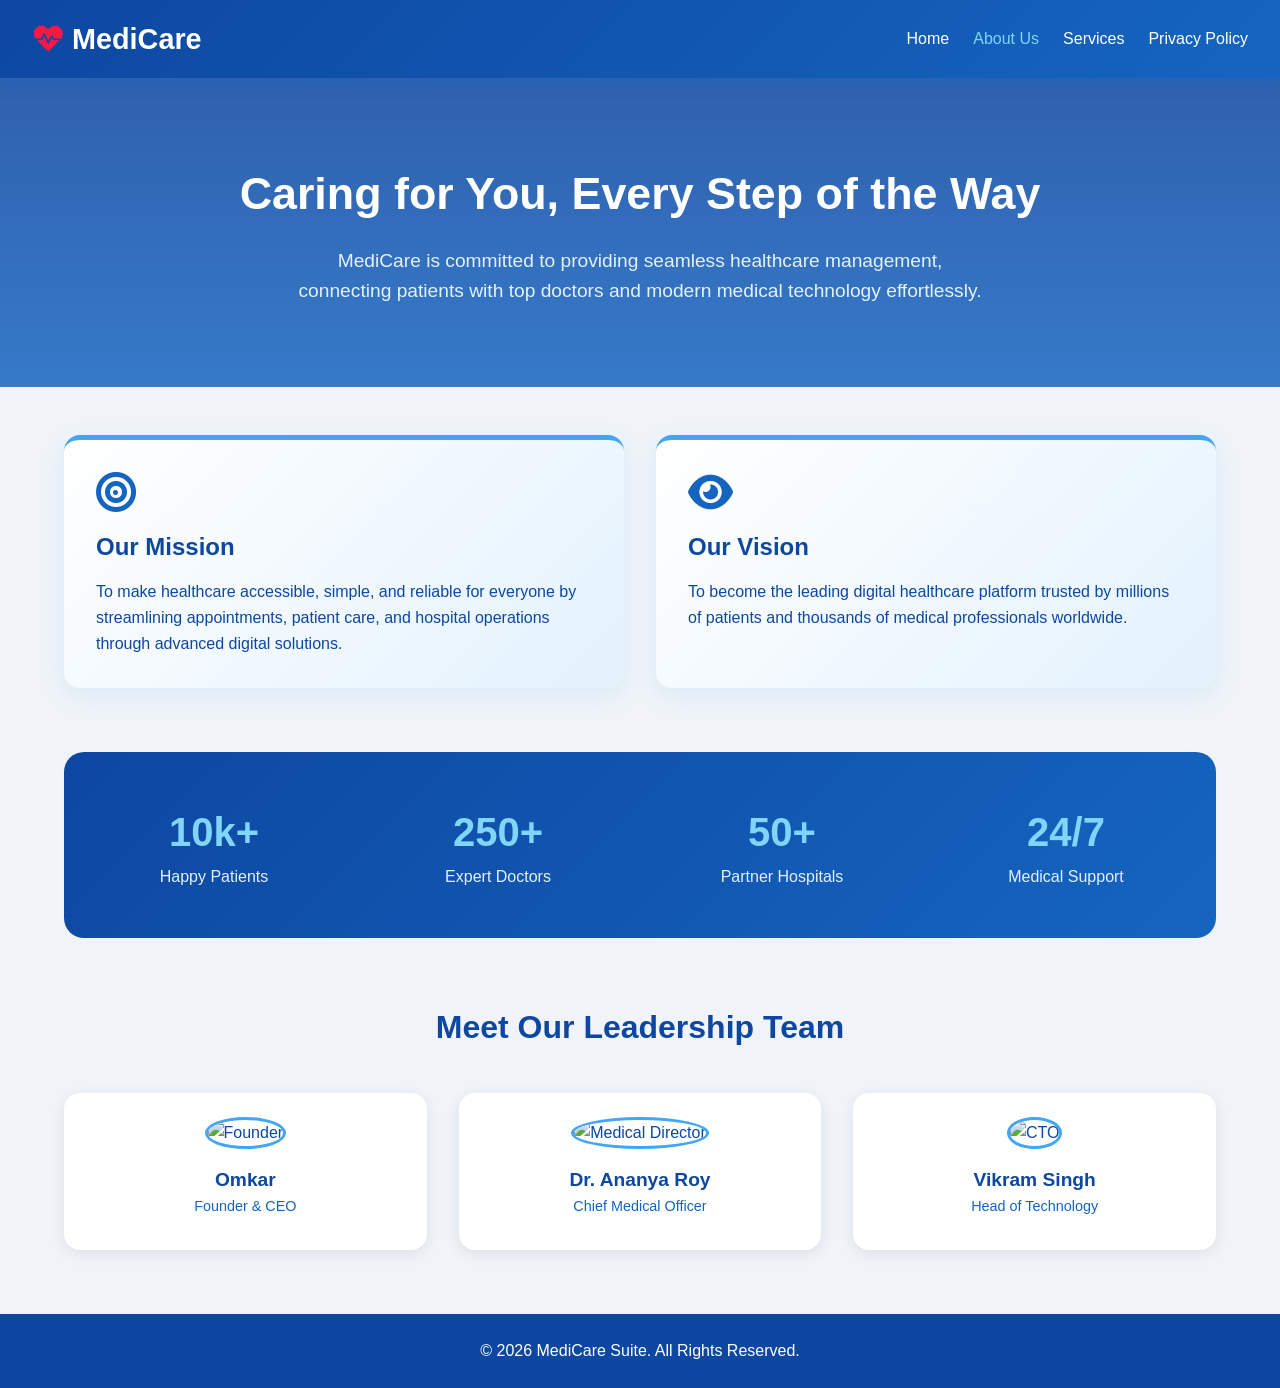
==== about us.html @ a485c049 "Initial commit - MediCare project" ====
<!DOCTYPE html>
<html lang="en">
<head>
    <meta charset="UTF-8" />
    <meta name="viewport" content="width=device-width, initial-scale=1.0" />
    <title>About Us - MediCare</title>
    <!-- Font Awesome -->
    <link rel="stylesheet" href="https://cdnjs.cloudflare.com/ajax/libs/font-awesome/6.0.0-beta3/css/all.min.css" />
    <style>
        /* ========== BASE STYLES ========== */
        * {
            margin: 0;
            padding: 0;
            box-sizing: border-box;
        }

        body {
            font-family: 'Segoe UI', Tahoma, Geneva, Verdana, sans-serif;
            background: #f0f4f8;
            color: #0d47a1;
            line-height: 1.6;
        }

        /* ========== HEADER / NAV ========== */
        header {
            background: linear-gradient(135deg, #0d47a1 0%, #1565c0 100%);
            color: #fff;
            padding: 1rem 2rem;
            display: flex;
            justify-content: space-between;
            align-items: center;
            box-shadow: 0 4px 15px rgba(21, 101, 192, 0.4);
            position: sticky;
            top: 0;
            z-index: 100;
        }

        .logo {
            font-size: 1.8rem;
            font-weight: 700;
            display: flex;
            align-items: center;
            gap: 0.5rem;
            color: #fff;
            text-decoration: none;
        }

        .logo i {
            color: #ff1744;
            animation: heartbeat 1.5s ease-in-out infinite;
        }

        @keyframes heartbeat {
            0% { transform: scale(1); }
            14% { transform: scale(1.3); }
            28% { transform: scale(1); }
            42% { transform: scale(1.3); }
            56% { transform: scale(1); }
            100% { transform: scale(1); }
        }

        nav ul {
            display: flex;
            list-style: none;
            gap: 1.5rem;
        }

        nav a {
            color: #fff;
            text-decoration: none;
            font-weight: 500;
            transition: color 0.3s;
        }

        nav a:hover {
            color: #81d4fa;
        }

        /* ========== HERO SECTION ========== */
        .hero {
            background: linear-gradient(rgba(13, 71, 161, 0.85), rgba(21, 101, 192, 0.85)), 
                        url('https://images.unsplash.com/photo-1538108149393-fbbd81895907?auto=format&fit=crop&w=1200&q=80');
            background-size: cover;
            background-position: center;
            color: #fff;
            text-align: center;
            padding: 5rem 1rem;
        }

        .hero h1 {
            font-size: 2.8rem;
            margin-bottom: 1rem;
        }

        .hero p {
            font-size: 1.2rem;
            max-width: 700px;
            margin: 0 auto;
            color: #e3f2fd;
        }

        /* ========== CONTAINER ========== */
        .container {
            max-width: 1200px;
            margin: 3rem auto;
            padding: 0 1.5rem;
        }

        /* ========== MISSION & VISION ========== */
        .grid-2 {
            display: grid;
            grid-template-columns: repeat(auto-fit, minmax(300px, 1fr));
            gap: 2rem;
            margin-bottom: 4rem;
        }

        .card {
            background: linear-gradient(135deg, #ffffff 0%, #e3f2fd 100%);
            padding: 2rem;
            border-radius: 16px;
            box-shadow: 0 8px 25px rgba(66, 165, 245, 0.12);
            border-top: 5px solid #42a5f5;
        }

        .card i {
            font-size: 2.5rem;
            color: #1565c0;
            margin-bottom: 1rem;
        }

        .card h2 {
            margin-bottom: 0.8rem;
            color: #0d47a1;
        }

        /* ========== STATS SECTION ========== */
        .stats-section {
            background: linear-gradient(135deg, #0d47a1 0%, #1565c0 100%);
            color: #fff;
            padding: 3rem 1.5rem;
            border-radius: 20px;
            display: grid;
            grid-template-columns: repeat(auto-fit, minmax(200px, 1fr));
            gap: 2rem;
            text-align: center;
            margin-bottom: 4rem;
        }

        .stat-item h3 {
            font-size: 2.5rem;
            color: #81d4fa;
        }

        .stat-item p {
            font-size: 1rem;
            color: #e3f2fd;
        }

        /* ========== TEAM SECTION ========== */
        .section-title {
            text-align: center;
            font-size: 2rem;
            margin-bottom: 2.5rem;
            color: #0d47a1;
        }

        .team-grid {
            display: grid;
            grid-template-columns: repeat(auto-fit, minmax(250px, 1fr));
            gap: 2rem;
            margin-bottom: 4rem;
        }

        .team-card {
            background: #fff;
            border-radius: 16px;
            overflow: hidden;
            box-shadow: 0 4px 15px rgba(0,0,0,0.08);
            text-align: center;
            padding: 1.5rem;
            transition: transform 0.3s;
        }

        .team-card:hover {
            transform: translateY(-5px);
        }

        .team-card img {
            width: 100px;
            height: 100px;
            border-radius: 50%;
            object-fit: cover;
            border: 3px solid #42a5f5;
            margin-bottom: 1rem;
        }

        .team-card h4 {
            font-size: 1.2rem;
            color: #0d47a1;
        }

        .team-card p {
            color: #1565c0;
            font-size: 0.9rem;
            margin-bottom: 0.5rem;
        }

        /* ========== FOOTER ========== */
        footer {
            background: #0d47a1;
            color: #fff;
            text-align: center;
            padding: 1.5rem;
            margin-top: 2rem;
        }

        /* ========== RESPONSIVE ========== */
        @media (max-width: 768px) {
            header {
                flex-direction: column;
                gap: 1rem;
            }
            .hero h1 {
                font-size: 2rem;
            }
        }
    </style>
</head>
<body>

    <!-- ===== HEADER ===== -->
    <header>
        <a href="index.html" class="logo">
            <i class="fas fa-heartbeat"></i> MediCare
        </a>
        <nav>
            <ul>
                <li><a href="file:///D:/helatcare-project/frontend/index.html">Home</a></li>
                <li><a href="file:///D:/helatcare-project/frontend/about.html" style="color: #81d4fa;">About Us</a></li>
                <li><a href="file:///D:/helatcare-project/frontend/services.html">Services</a></li>
                <li><a href="file:///D:/helatcare-project/frontend/privacy policy.html">Privacy Policy</a></li>
            </ul>
        </nav>
    </header>

    <!-- ===== HERO SECTION ===== -->
    <section class="hero">
        <h1>Caring for You, Every Step of the Way</h1>
        <p>MediCare is committed to providing seamless healthcare management, connecting patients with top doctors and modern medical technology effortlessly.</p>
    </section>

    <!-- ===== MAIN CONTENT ===== -->
    <div class="container">
        
        <!-- Mission & Vision -->
        <div class="grid-2">
            <div class="card">
                <i class="fas fa-bullseye"></i>
                <h2>Our Mission</h2>
                <p>To make healthcare accessible, simple, and reliable for everyone by streamlining appointments, patient care, and hospital operations through advanced digital solutions.</p>
            </div>
            <div class="card">
                <i class="fas fa-eye"></i>
                <h2>Our Vision</h2>
                <p>To become the leading digital healthcare platform trusted by millions of patients and thousands of medical professionals worldwide.</p>
            </div>
        </div>

        <!-- Statistics -->
        <div class="stats-section">
            <div class="stat-item">
                <h3>10k+</h3>
                <p>Happy Patients</p>
            </div>
            <div class="stat-item">
                <h3>250+</h3>
                <p>Expert Doctors</p>
            </div>
            <div class="stat-item">
                <h3>50+</h3>
                <p>Partner Hospitals</p>
            </div>
            <div class="stat-item">
                <h3>24/7</h3>
                <p>Medical Support</p>
            </div>
        </div>

        <!-- Team Section -->
        <h2 class="section-title">Meet Our Leadership Team</h2>
        <div class="team-grid">
            <div class="team-card">
                <img src="https://randomuser.me/api/portraits/men/32.jpg" alt="Founder" />
                <h4>Omkar</h4>
                <p>Founder & CEO</p>
            </div>
            <div class="team-card">
                <img src="https://randomuser.me/api/portraits/women/44.jpg" alt="Medical Director" />
                <h4>Dr. Ananya Roy</h4>
                <p>Chief Medical Officer</p>
            </div>
            <div class="team-card">
                <img src="https://randomuser.me/api/portraits/men/46.jpg" alt="CTO" />
                <h4>Vikram Singh</h4>
                <p>Head of Technology</p>
            </div>
        </div>

    </div>

    <!-- ===== FOOTER ===== -->
    <footer>
        <p>&copy; 2026 MediCare Suite. All Rights Reserved.</p>
    </footer>

</body>
</html>
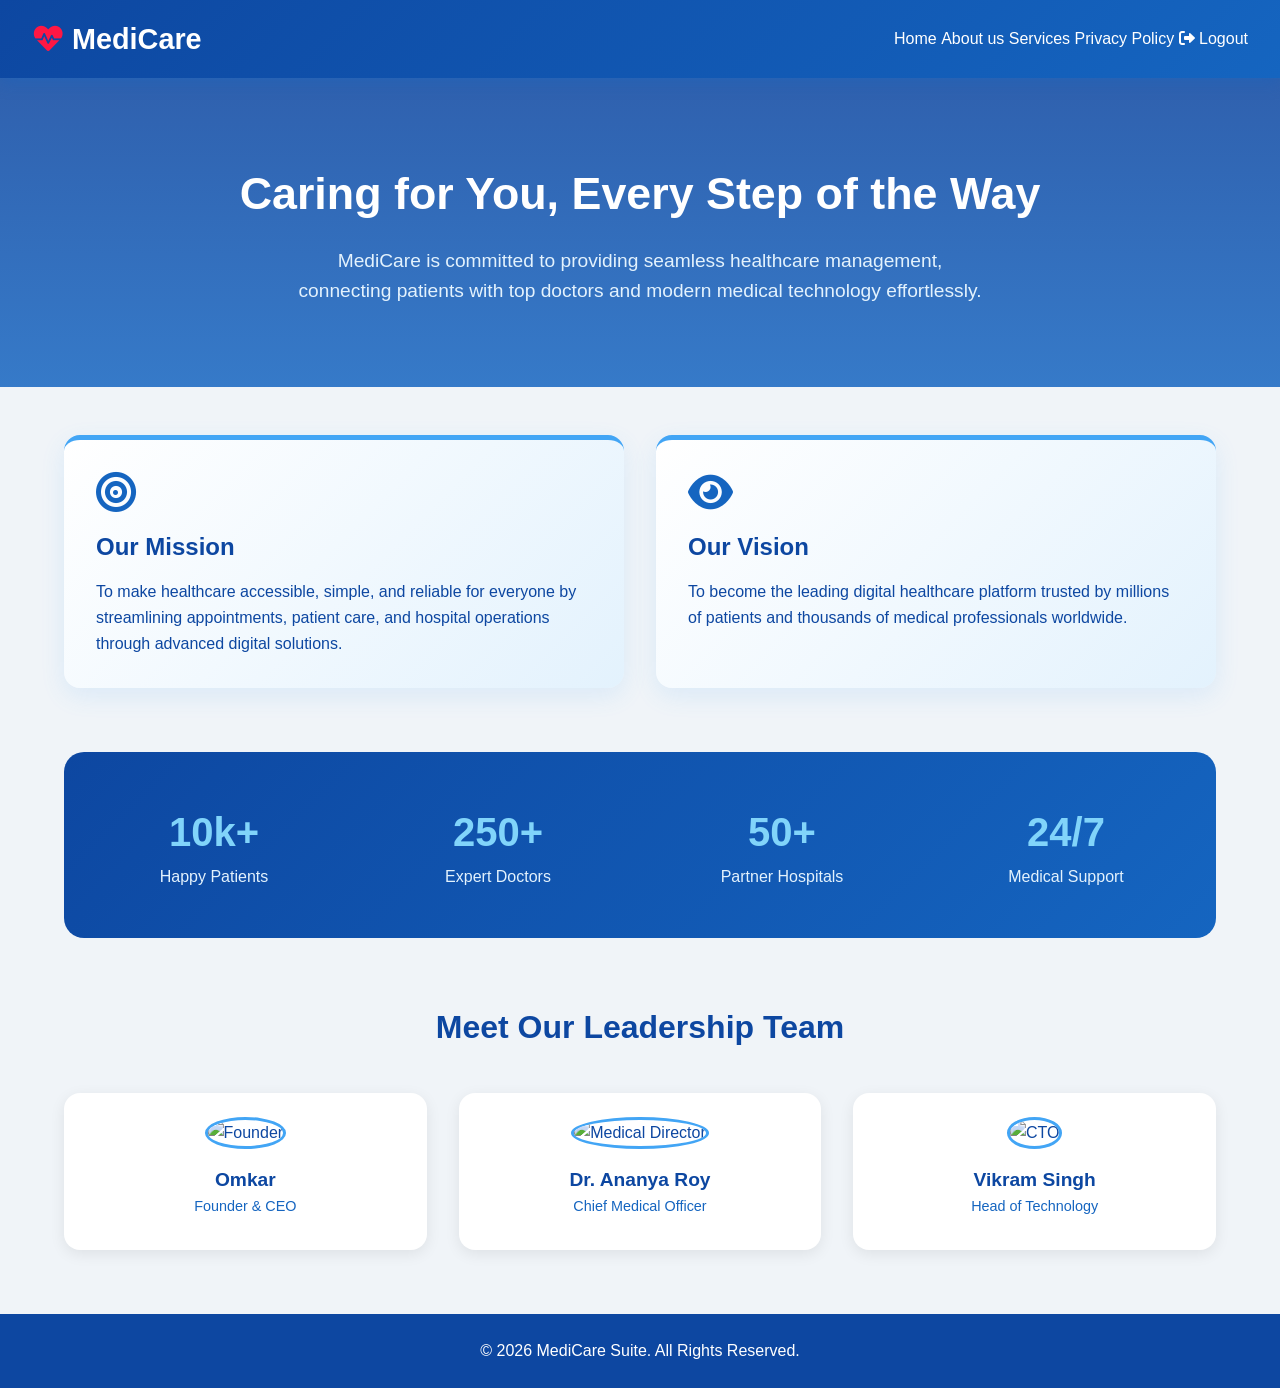
==== commit d3ed9ff0: "Fixed navigation button links" ====
--- a/about us.html
+++ b/about us.html
@@ -233,13 +233,12 @@
         <a href="index.html" class="logo">
             <i class="fas fa-heartbeat"></i> MediCare
         </a>
-        <nav>
-            <ul>
-                <li><a href="file:///D:/helatcare-project/frontend/index.html">Home</a></li>
-                <li><a href="file:///D:/helatcare-project/frontend/about.html" style="color: #81d4fa;">About Us</a></li>
-                <li><a href="file:///D:/helatcare-project/frontend/services.html">Services</a></li>
-                <li><a href="file:///D:/helatcare-project/frontend/privacy policy.html">Privacy Policy</a></li>
-            </ul>
+      <nav>
+            <a href="index.html">Home</a>
+            <a href="about us.html">About us</a>
+            <a href="services.html">Services</a>
+            <a href="privacy.html" class="active">Privacy Policy</a>
+            <a href="login.html" class="logout-btn"><i class="fas fa-sign-out-alt"></i> Logout</a>
         </nav>
     </header>
 
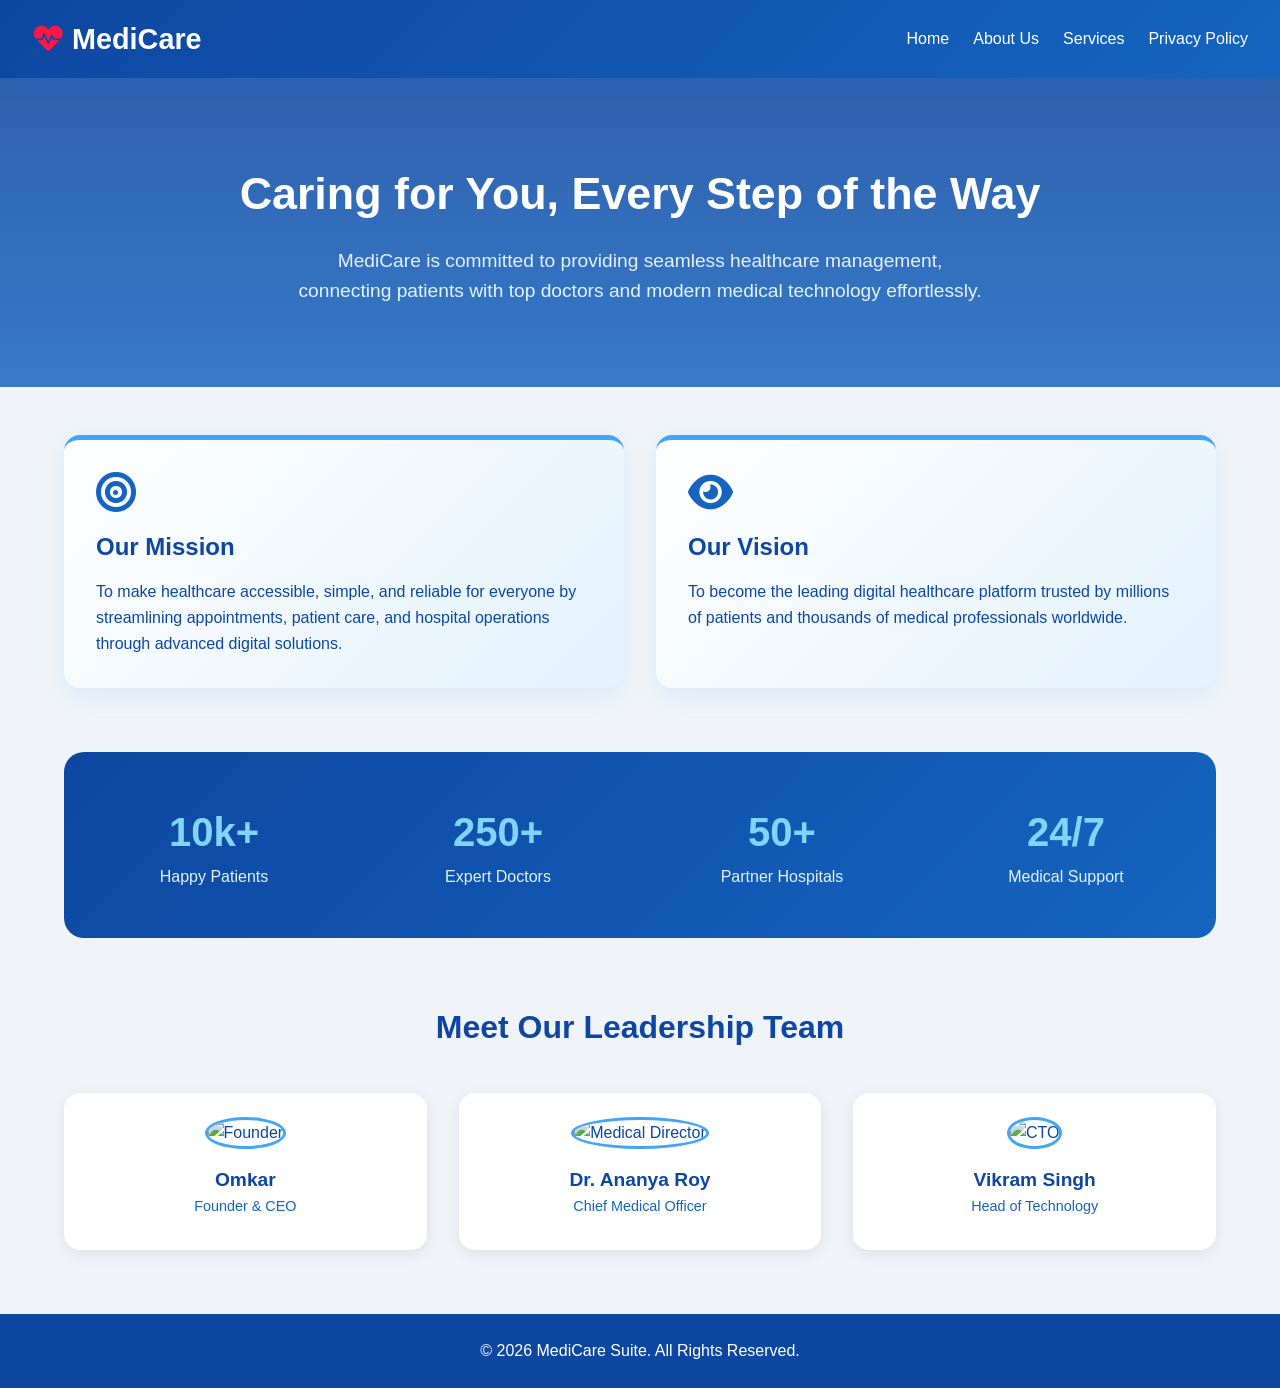
==== commit 72a1c6c3: "Fixed navigation button links" ====
--- a/about us.html
+++ b/about us.html
@@ -233,12 +233,13 @@
         <a href="index.html" class="logo">
             <i class="fas fa-heartbeat"></i> MediCare
         </a>
-      <nav>
-            <a href="index.html">Home</a>
-            <a href="about us.html">About us</a>
+        <nav>
+            <ul>
+                <a href="index.html">Home</a>
+            <a href="about us.html">About Us</a>
             <a href="services.html">Services</a>
             <a href="privacy.html" class="active">Privacy Policy</a>
-            <a href="login.html" class="logout-btn"><i class="fas fa-sign-out-alt"></i> Logout</a>
+            </ul>
         </nav>
     </header>
 
